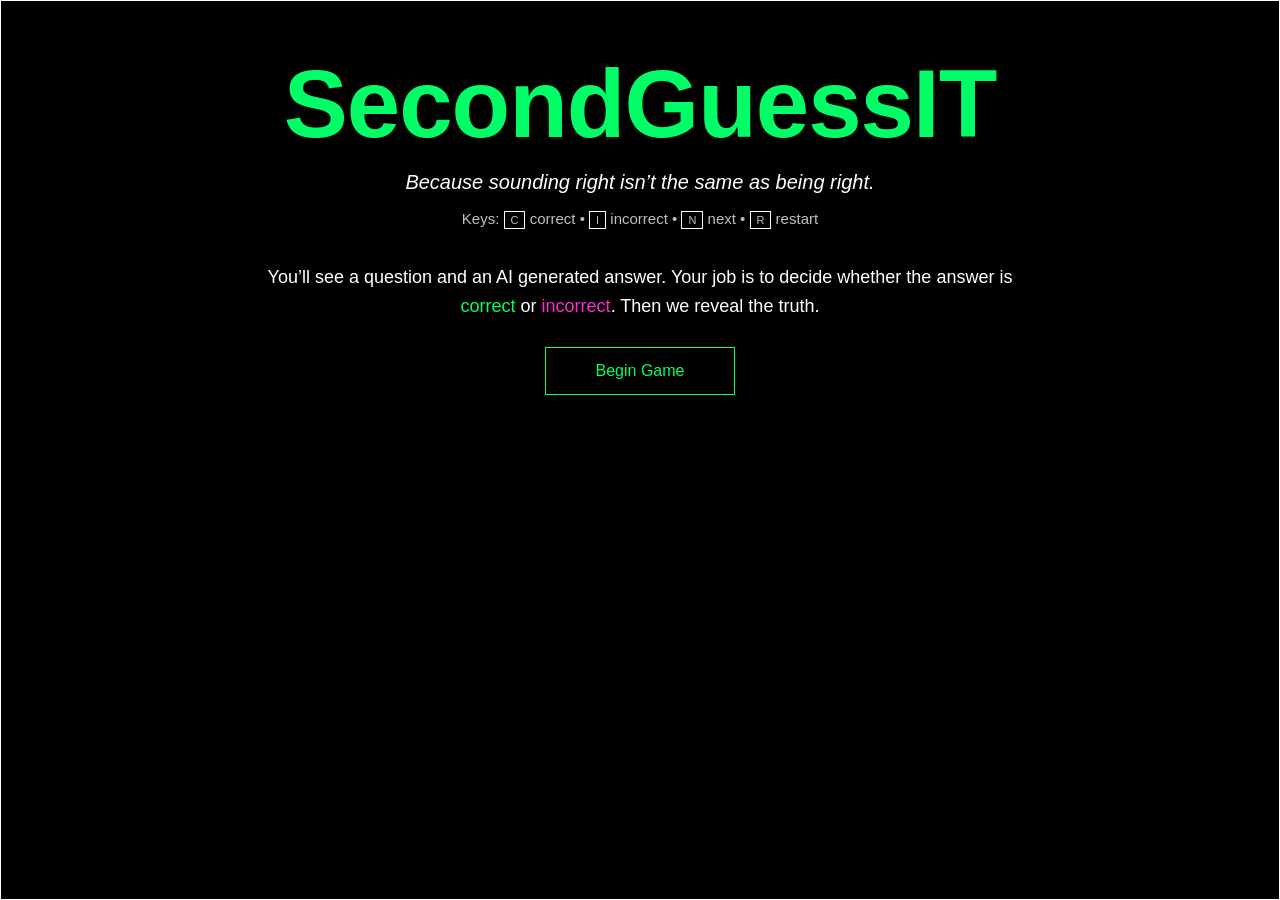
==== index.html @ 21ef6ba2 "Add files via upload" ====
<!doctype html>
<html lang="en">
<head>
  <meta charset="utf-8" />
  <meta name="viewport" content="width=device-width,initial-scale=1" />
  <title>SecondGuessIT</title>
  <link rel="stylesheet" href="styles.css" />
</head>
<body>
  <main class="wrap">
    <section class="card" role="application" aria-label="SecondGuessIT game">
      <header class="header">
        <h1>SecondGuessIT</h1>
        <div class="subtitle">Because sounding right isn’t the same as being right.</div>
        <div class="small">Keys: <span class="kbd">C</span> correct • <span class="kbd">I</span> incorrect • <span class="kbd">N</span> next • <span class="kbd">R</span> restart</div>
      </header>

      <div class="screen active" id="startScreen">
        <p class="startCopy">
          You’ll see a question and an AI generated answer. Your job is to decide whether the answer is
          <span class="good">correct</span> or <span class="bad">incorrect</span>. Then we reveal the truth.
        </p>
        <div class="actions center">
          <button class="btnPrimary" id="btnStart">Begin Game</button>
        </div>
      </div>

      <div class="screen" id="gameScreen">
        <div class="stats" aria-label="Stats">
          <div class="pill">Score: <strong id="score">0</strong></div>
          <div class="pill">Streak: <strong id="streak">0</strong></div>
          <div class="pill">Progress: <strong id="progress">0</strong></div>
        </div>

        <div class="panel">
          <div class="block">
            <div class="label">Question</div>
            <p class="qText" id="qText">—</p>
          </div>

          <div class="block">
            <div class="label">AI Answer</div>
            <p class="aiText" id="aiText">—</p>
          </div>

          <div class="actions center">
            <button class="btnCorrect" id="btnCorrect">Correct</button>
            <button class="btnIncorrect" id="btnIncorrect">Incorrect</button>
            <button class="btnNext" id="btnNext" disabled>Next →</button>
            <button class="btnRestart" id="btnRestart" title="Shuffle & restart">Restart</button>
          </div>

          <div class="reveal" id="reveal" hidden aria-live="polite">
            <div class="resultLine">
              <div>
                <span class="chip" id="yourGuess">Your guess: —</span>
                <span class="chip" id="truth">Truth: —</span>
              </div>
              <span class="chip" id="verdict">—</span>
            </div>
            <p class="explain" id="explain">—</p>
            <p class="source" id="source">—</p>
          </div>
        </div>
      </div>
    </section>
  </main>

  <script src="script.js"></script>
</body>
</html>
---- styles.css ----
:root{
  --black:#000;
  --white:#fff;
  --green:#00ff66;
  --pink:#ff2bd6;
  --muted: rgba(255,255,255,.75);
}

*{box-sizing:border-box}

body{
  margin:0;
  background:var(--black);
  color:var(--white);
  font-family: Arial, Helvetica, sans-serif;
  min-height:100vh;
  display:flex;
  align-items:center;
  justify-content:center;
  padding:0;
  font-size:18px;
}

.wrap{width:100%; max-width:none; min-height:100vh; display:flex; justify-content:center;}

.card{width:100%; min-height:100vh; border:1px solid var(--white); padding:48px 40px;}

.header{text-align:center; margin-bottom:34px;}

h1{margin:0; font-size:96px; font-weight:700; color:var(--green); letter-spacing:-1px;}

.subtitle{margin-top:12px; font-size:20px; font-style:italic;}

.small{margin-top:16px; font-size:15px; color:var(--muted);}

.kbd{border:1px solid var(--white); padding:2px 6px; font-size:11px; display:inline-block;}

.good{color:var(--green);}
.bad{color:var(--pink);}

.stats{display:flex; justify-content:center; gap:22px; flex-wrap:wrap; margin:28px 0 10px; font-size:18px;}
.pill strong{font-weight:700;}

.panel{max-width:720px; margin:0 auto;}

.block{margin:0 0 18px;}

.label{
  font-size:14px;
  margin-bottom:6px;
  color:var(--pink);
  text-transform:uppercase;
  letter-spacing:1px;
  text-align:left;
}

.qText{font-size:28px; margin:0; line-height:1.35; text-align:left;}
.aiText{font-size:22px; margin:0; line-height:1.55; text-align:left;}

.actions{display:flex; gap:12px; flex-wrap:wrap; margin-top:8px;}
.actions.center{justify-content:center;}

button{
  background:var(--black);
  color:var(--white);
  border:1px solid var(--white);
  padding:14px 22px;
  cursor:pointer;
  font-size:16px;
  transition:background .15s ease, color .15s ease;
  min-width:190px;
}

button:hover{background:var(--white); color:var(--black);}
button:disabled{opacity:.45; cursor:not-allowed;}

.btnPrimary{border-color:var(--green); color:var(--green);}
.btnPrimary:hover{background:var(--green); color:var(--black);}

.btnCorrect{border-color:var(--green); color:var(--green);}
.btnCorrect:hover{background:var(--green); color:var(--black);}

.btnIncorrect{border-color:var(--pink); color:var(--pink);}
.btnIncorrect:hover{background:var(--pink); color:var(--black);}

.btnNext,.btnRestart{min-width:170px;}

.reveal{border-top:1px solid rgba(255,255,255,.7); padding-top:18px; margin-top:22px; font-size:16px;}

.resultLine{display:flex; align-items:center; justify-content:space-between; gap:12px; flex-wrap:wrap;}

.chip{margin-right:10px;}
.chip.ok{color:var(--green);}
.chip.bad{color:var(--pink);}

.explain{margin:10px 0 0; line-height:1.55; color:var(--muted);}
.source{margin:8px 0 0; line-height:1.55; color:var(--muted);}

.screen{display:none;}
.screen.active{display:block;}

.startCopy{text-align:center; margin:20px auto 26px; max-width:780px; line-height:1.6; font-size:18px;}
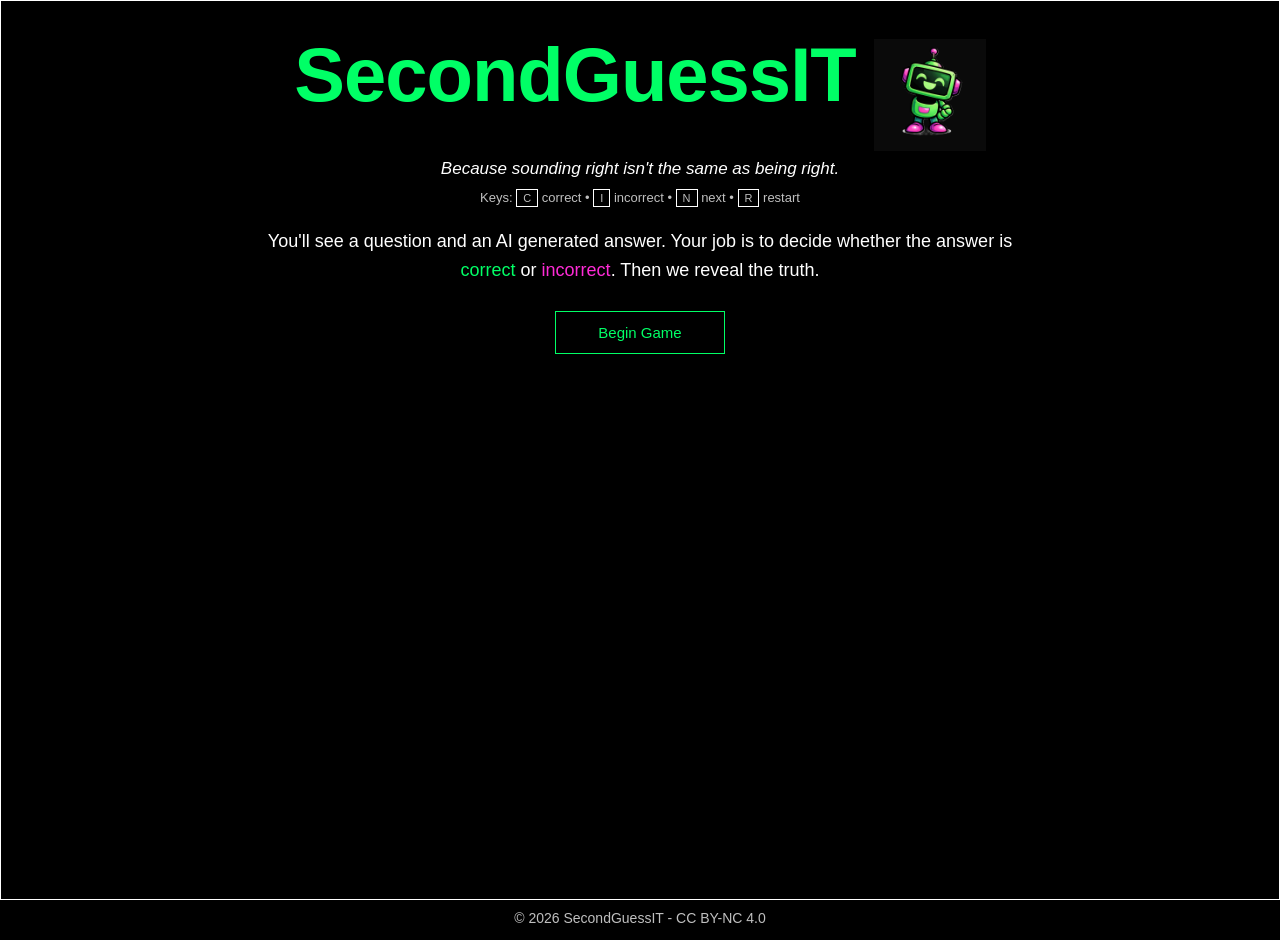
==== commit 7865f19b: "Add files via upload" ====
--- a/index.html
+++ b/index.html
@@ -1,71 +1,81 @@
-<!doctype html>
-<html lang="en">
-<head>
-  <meta charset="utf-8" />
-  <meta name="viewport" content="width=device-width,initial-scale=1" />
-  <title>SecondGuessIT</title>
-  <link rel="stylesheet" href="styles.css" />
-</head>
-<body>
-  <main class="wrap">
-    <section class="card" role="application" aria-label="SecondGuessIT game">
-      <header class="header">
-        <h1>SecondGuessIT</h1>
-        <div class="subtitle">Because sounding right isn’t the same as being right.</div>
-        <div class="small">Keys: <span class="kbd">C</span> correct • <span class="kbd">I</span> incorrect • <span class="kbd">N</span> next • <span class="kbd">R</span> restart</div>
-      </header>
-
-      <div class="screen active" id="startScreen">
-        <p class="startCopy">
-          You’ll see a question and an AI generated answer. Your job is to decide whether the answer is
-          <span class="good">correct</span> or <span class="bad">incorrect</span>. Then we reveal the truth.
-        </p>
-        <div class="actions center">
-          <button class="btnPrimary" id="btnStart">Begin Game</button>
-        </div>
-      </div>
-
-      <div class="screen" id="gameScreen">
-        <div class="stats" aria-label="Stats">
-          <div class="pill">Score: <strong id="score">0</strong></div>
-          <div class="pill">Streak: <strong id="streak">0</strong></div>
-          <div class="pill">Progress: <strong id="progress">0</strong></div>
-        </div>
-
-        <div class="panel">
-          <div class="block">
-            <div class="label">Question</div>
-            <p class="qText" id="qText">—</p>
-          </div>
-
-          <div class="block">
-            <div class="label">AI Answer</div>
-            <p class="aiText" id="aiText">—</p>
-          </div>
-
-          <div class="actions center">
-            <button class="btnCorrect" id="btnCorrect">Correct</button>
-            <button class="btnIncorrect" id="btnIncorrect">Incorrect</button>
-            <button class="btnNext" id="btnNext" disabled>Next →</button>
-            <button class="btnRestart" id="btnRestart" title="Shuffle & restart">Restart</button>
-          </div>
-
-          <div class="reveal" id="reveal" hidden aria-live="polite">
-            <div class="resultLine">
-              <div>
-                <span class="chip" id="yourGuess">Your guess: —</span>
-                <span class="chip" id="truth">Truth: —</span>
-              </div>
-              <span class="chip" id="verdict">—</span>
-            </div>
-            <p class="explain" id="explain">—</p>
-            <p class="source" id="source">—</p>
-          </div>
-        </div>
-      </div>
-    </section>
-  </main>
-
-  <script src="script.js"></script>
-</body>
-</html>+<!doctype html>
+<html lang="en">
+<head>
+  <meta charset="utf-8" />
+  <meta name="viewport" content="width=device-width,initial-scale=1" />
+  <title>SecondGuessIT</title>
+  <link rel="stylesheet" href="styles.css" />
+</head>
+<body>
+  <main class="wrap">
+    <section class="card" role="application" aria-label="SecondGuessIT game">
+      <header class="header">
+        <div class="titleRow">
+          <h1>SecondGuessIT</h1>
+          <img class="titleRobot" id="titleRobot" src="Robot_title.png" alt="SecondGuessIT robot mascot" />
+        </div>
+        <div class="subtitle">Because sounding right isn't the same as being right.</div>
+        <div class="small">Keys: <span class="kbd">C</span> correct • <span class="kbd">I</span> incorrect • <span class="kbd">N</span> next • <span class="kbd">R</span> restart</div>
+      </header>
+
+      <div class="screen active" id="startScreen">
+        <p class="startCopy">
+          You'll see a question and an AI generated answer. Your job is to decide whether the answer is
+          <span class="good">correct</span> or <span class="bad">incorrect</span>. Then we reveal the truth.
+        </p>
+        <div class="actions center">
+          <button class="btnPrimary" id="btnStart">Begin Game</button>
+        </div>
+      </div>
+
+      <div class="screen" id="gameScreen">
+        <div class="stats" aria-label="Stats">
+          <div class="pill">Score: <strong id="score">0</strong></div>
+          <div class="pill">Streak: <strong id="streak">0</strong></div>
+          <div class="pill">Progress: <strong id="progress">0</strong></div>
+        </div>
+
+        <div class="panel">
+          <div class="block">
+            <div class="label">Question</div>
+            <p class="qText" id="qText">-</p>
+          </div>
+
+          <div class="block">
+            <div class="label">AI Answer</div>
+            <p class="aiText" id="aiText">-</p>
+          </div>
+
+          <div class="actions center">
+            <button class="btnCorrect" id="btnCorrect">Correct</button>
+            <button class="btnIncorrect" id="btnIncorrect">Incorrect</button>
+            <button class="btnNext" id="btnNext" disabled>Next -&gt;</button>
+            <button class="btnRestart" id="btnRestart" title="Shuffle and restart">Restart</button>
+          </div>
+
+          <div class="resultArea">
+            <div class="reveal" id="reveal" hidden aria-live="polite">
+              <div class="resultLine">
+                <div>
+                  <span class="chip" id="yourGuess">Your guess: -</span>
+                  <span class="chip" id="truth">Truth: -</span>
+                </div>
+                <span class="chip" id="verdict">-</span>
+              </div>
+              <p class="explain" id="explain">-</p>
+              <p class="source" id="source">-</p>
+            </div>
+            <aside class="gameRobotWrap" aria-live="polite">
+              <img class="gameRobot" id="gameRobot" src="Robot_confused.png" alt="Confused robot" />
+            </aside>
+          </div>
+        </div>
+      </div>
+    </section>
+  </main>
+
+  <footer class="siteFooter">© 2026 SecondGuessIT - CC BY-NC 4.0</footer>
+
+  <script src="script.js"></script>
+</body>
+</html>
--- a/styles.css
+++ b/styles.css
@@ -15,35 +15,52 @@
   font-family: Arial, Helvetica, sans-serif;
   min-height:100vh;
   display:flex;
+  flex-direction:column;
   align-items:center;
-  justify-content:center;
+  justify-content:flex-start;
   padding:0;
   font-size:18px;
 }
 
-.wrap{width:100%; max-width:none; min-height:100vh; display:flex; justify-content:center;}
+.wrap{width:100%; max-width:none; min-height:calc(100vh - 56px); display:flex; justify-content:center;}
 
-.card{width:100%; min-height:100vh; border:1px solid var(--white); padding:48px 40px;}
-
-.header{text-align:center; margin-bottom:34px;}
+.card{width:100%; min-height:100vh; border:1px solid var(--white); padding:38px 40px 32px;}
 
-h1{margin:0; font-size:96px; font-weight:700; color:var(--green); letter-spacing:-1px;}
+.header{text-align:center; margin-bottom:18px;}
 
-.subtitle{margin-top:12px; font-size:20px; font-style:italic;}
+.titleRow{
+  display:flex;
+  align-items:flex-start;
+  justify-content:center;
+  gap:18px;
+}
 
-.small{margin-top:16px; font-size:15px; color:var(--muted);}
+h1{margin:0; font-size:76px; font-weight:700; color:var(--green); letter-spacing:-1px; line-height:.95;}
+
+.titleRobot{
+  width:112px;
+  height:auto;
+  flex:0 0 auto;
+  object-fit:contain;
+}
+
+.titleRobot.hidden{display:none;}
+
+.subtitle{margin-top:8px; font-size:17px; font-style:italic;}
+
+.small{margin-top:10px; font-size:13px; color:var(--muted);}
 
 .kbd{border:1px solid var(--white); padding:2px 6px; font-size:11px; display:inline-block;}
 
 .good{color:var(--green);}
 .bad{color:var(--pink);}
 
-.stats{display:flex; justify-content:center; gap:22px; flex-wrap:wrap; margin:28px 0 10px; font-size:18px;}
+.stats{display:flex; justify-content:center; gap:18px; flex-wrap:wrap; margin:16px 0 6px; font-size:16px;}
 .pill strong{font-weight:700;}
 
-.panel{max-width:720px; margin:0 auto;}
-
-.block{margin:0 0 18px;}
+.panel{max-width:720px; margin:0 auto;}
+
+.block{margin:0 0 12px;}
 
 .label{
   font-size:14px;
@@ -54,21 +71,21 @@
   text-align:left;
 }
 
-.qText{font-size:28px; margin:0; line-height:1.35; text-align:left;}
-.aiText{font-size:22px; margin:0; line-height:1.55; text-align:left;}
-
-.actions{display:flex; gap:12px; flex-wrap:wrap; margin-top:8px;}
-.actions.center{justify-content:center;}
-
+.qText{font-size:25px; margin:0; line-height:1.25; text-align:left;}
+.aiText{font-size:20px; margin:0; line-height:1.4; text-align:left;}
+
+.actions{display:flex; gap:10px; flex-wrap:wrap; margin-top:4px;}
+.actions.center{justify-content:center;}
+
 button{
   background:var(--black);
   color:var(--white);
   border:1px solid var(--white);
-  padding:14px 22px;
+  padding:12px 20px;
   cursor:pointer;
-  font-size:16px;
+  font-size:15px;
   transition:background .15s ease, color .15s ease;
-  min-width:190px;
+  min-width:170px;
 }
 
 button:hover{background:var(--white); color:var(--black);}
@@ -83,20 +100,81 @@
 .btnIncorrect{border-color:var(--pink); color:var(--pink);}
 .btnIncorrect:hover{background:var(--pink); color:var(--black);}
 
-.btnNext,.btnRestart{min-width:170px;}
-
-.reveal{border-top:1px solid rgba(255,255,255,.7); padding-top:18px; margin-top:22px; font-size:16px;}
-
-.resultLine{display:flex; align-items:center; justify-content:space-between; gap:12px; flex-wrap:wrap;}
-
-.chip{margin-right:10px;}
-.chip.ok{color:var(--green);}
-.chip.bad{color:var(--pink);}
-
-.explain{margin:10px 0 0; line-height:1.55; color:var(--muted);}
-.source{margin:8px 0 0; line-height:1.55; color:var(--muted);}
-
-.screen{display:none;}
-.screen.active{display:block;}
-
+.btnNext,.btnRestart{min-width:150px;}
+
+.reveal{border-top:1px solid rgba(255,255,255,.7); padding-top:10px; margin-top:12px; font-size:17px;}
+
+.resultArea{
+  display:flex;
+  align-items:flex-start;
+  gap:18px;
+  margin-top:12px;
+}
+
+.resultArea .reveal{
+  flex:1 1 auto;
+  margin-top:0;
+}
+
+.resultLine{display:flex; align-items:center; justify-content:space-between; gap:12px; flex-wrap:wrap;}
+
+.chip{margin-right:10px; font-size:18px; line-height:1.2;}
+.chip.ok{color:var(--green);}
+.chip.bad{color:var(--pink);}
+
+.explain{margin:4px 0 0; line-height:1.3; color:var(--muted); font-size:16px;}
+.source{margin:2px 0 0; line-height:1.25; color:var(--muted); font-size:14px; word-break:break-word;}
+
+.gameRobotWrap{
+  flex:0 0 150px;
+  display:flex;
+  justify-content:center;
+  align-items:flex-start;
+  min-height:150px;
+  padding-top:6px;
+}
+
+.gameRobot{
+  width:150px;
+  height:auto;
+  object-fit:contain;
+}
+
+.screen{display:none;}
+.screen.active{display:block;}
+
 .startCopy{text-align:center; margin:20px auto 26px; max-width:780px; line-height:1.6; font-size:18px;}
+
+.siteFooter{
+  width:100%;
+  padding:10px 24px 14px;
+  text-align:center;
+  color:var(--muted);
+  font-size:14px;
+}
+
+@media (max-width: 900px){
+  .titleRow{
+    gap:12px;
+  }
+
+  .titleRobot{
+    width:88px;
+  }
+
+  .resultArea{
+    flex-direction:column-reverse;
+    align-items:flex-start;
+    gap:8px;
+  }
+
+  .gameRobotWrap{
+    flex-basis:auto;
+    min-height:0;
+    padding-top:0;
+  }
+
+  .gameRobot{
+    width:120px;
+  }
+}
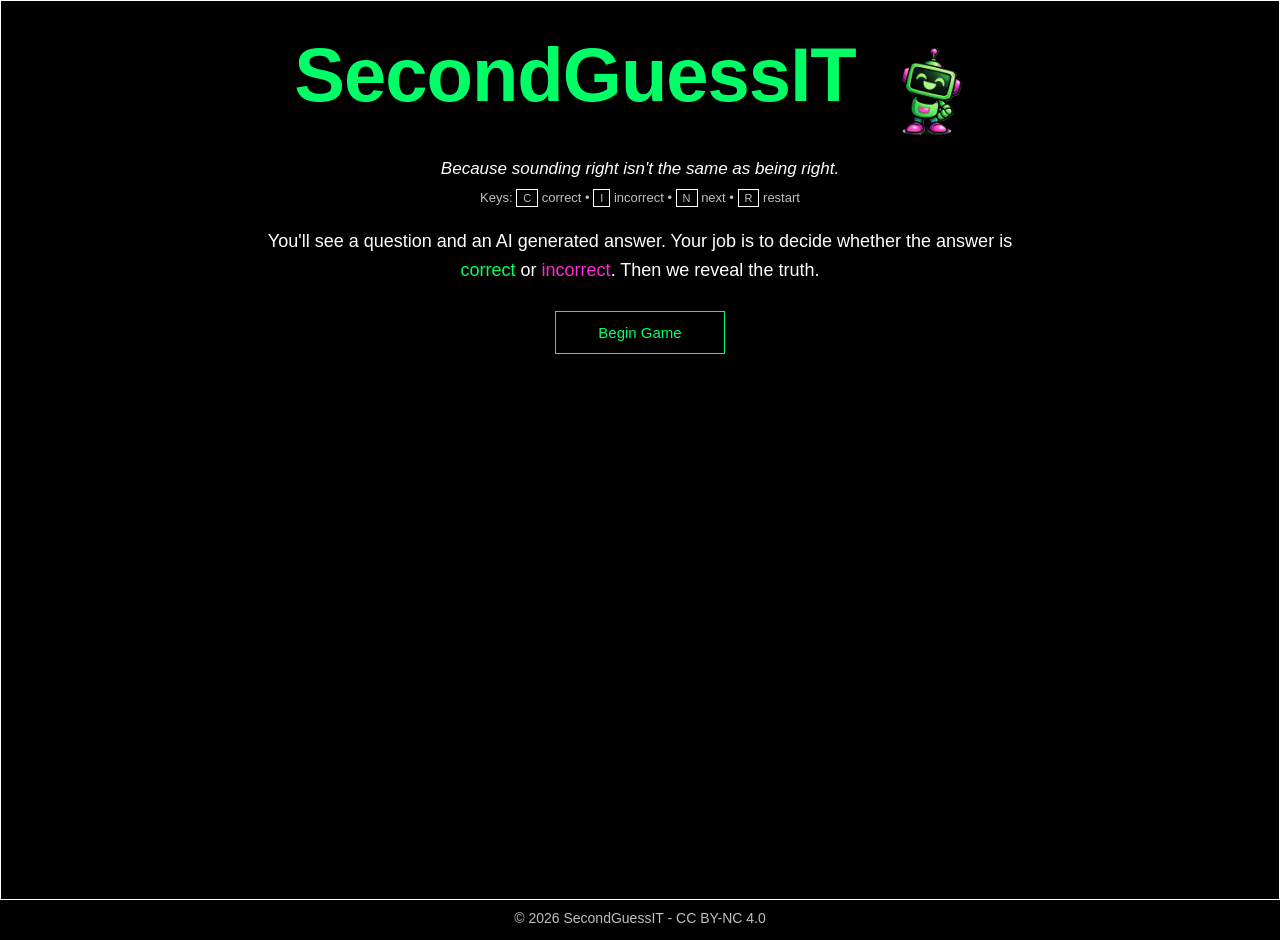
==== commit 44e7d227: "add google analytics" ====
--- a/index.html
+++ b/index.html
@@ -3,6 +3,13 @@
 <head>
   <meta charset="utf-8" />
   <meta name="viewport" content="width=device-width,initial-scale=1" />
+  <script async src="https://www.googletagmanager.com/gtag/js?id=G-W5MG295476"></script>
+  <script>
+    window.dataLayer = window.dataLayer || [];
+    function gtag(){dataLayer.push(arguments);}
+    gtag('js', new Date());
+    gtag('config', 'G-W5MG295476');
+  </script>
   <title>SecondGuessIT</title>
   <link rel="stylesheet" href="styles.css" />
 </head>
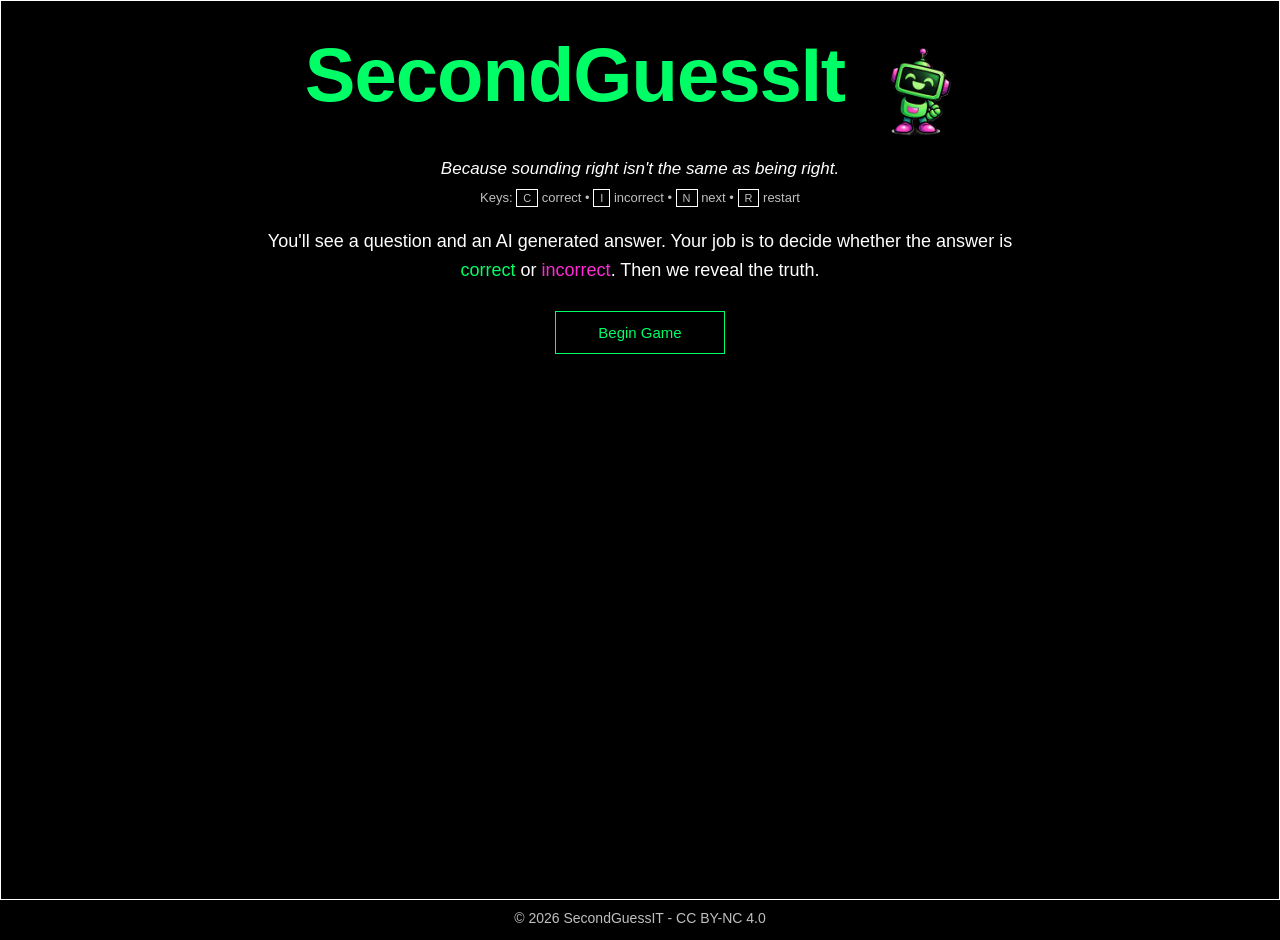
==== commit d42b79f5: "fix mobile layout" ====
--- a/index.html
+++ b/index.html
@@ -10,16 +10,16 @@
     gtag('js', new Date());
     gtag('config', 'G-W5MG295476');
   </script>
-  <title>SecondGuessIT</title>
+  <title>SecondGuessIt</title>
   <link rel="stylesheet" href="styles.css" />
 </head>
 <body>
   <main class="wrap">
-    <section class="card" role="application" aria-label="SecondGuessIT game">
+    <section class="card" role="application" aria-label="SecondGuessIt game">
       <header class="header">
         <div class="titleRow">
-          <h1>SecondGuessIT</h1>
-          <img class="titleRobot" id="titleRobot" src="Robot_title.png" alt="SecondGuessIT robot mascot" />
+          <h1>SecondGuessIt</h1>
+          <img class="titleRobot" id="titleRobot" src="Robot_title.png" alt="SecondGuessIt robot mascot" />
         </div>
         <div class="subtitle">Because sounding right isn't the same as being right.</div>
         <div class="small">Keys: <span class="kbd">C</span> correct • <span class="kbd">I</span> incorrect • <span class="kbd">N</span> next • <span class="kbd">R</span> restart</div>
--- a/styles.css
+++ b/styles.css
@@ -1,13 +1,13 @@
-:root{
-  --black:#000;
-  --white:#fff;
-  --green:#00ff66;
-  --pink:#ff2bd6;
-  --muted: rgba(255,255,255,.75);
-}
-
-*{box-sizing:border-box}
-
+:root{
+  --black:#000;
+  --white:#fff;
+  --green:#00ff66;
+  --pink:#ff2bd6;
+  --muted: rgba(255,255,255,.75);
+}
+
+*{box-sizing:border-box}
+
 body{
   margin:0;
   background:var(--black);
@@ -24,7 +24,7 @@
 
 .wrap{width:100%; max-width:none; min-height:calc(100vh - 56px); display:flex; justify-content:center;}
 
-.card{width:100%; min-height:100vh; border:1px solid var(--white); padding:38px 40px 32px;}
+.card{width:100%; min-height:100vh; border:1px solid var(--white); padding:38px 40px 32px; overflow-x:hidden;}
 
 .header{text-align:center; margin-bottom:18px;}
 
@@ -49,19 +49,19 @@
 .subtitle{margin-top:8px; font-size:17px; font-style:italic;}
 
 .small{margin-top:10px; font-size:13px; color:var(--muted);}
-
-.kbd{border:1px solid var(--white); padding:2px 6px; font-size:11px; display:inline-block;}
-
-.good{color:var(--green);}
-.bad{color:var(--pink);}
-
+
+.kbd{border:1px solid var(--white); padding:2px 6px; font-size:11px; display:inline-block;}
+
+.good{color:var(--green);}
+.bad{color:var(--pink);}
+
 .stats{display:flex; justify-content:center; gap:18px; flex-wrap:wrap; margin:16px 0 6px; font-size:16px;}
-.pill strong{font-weight:700;}
-
+.pill strong{font-weight:700;}
+
 .panel{max-width:720px; margin:0 auto;}
 
 .block{margin:0 0 12px;}
-
+
 .label{
   font-size:14px;
   margin-bottom:6px;
@@ -87,19 +87,19 @@
   transition:background .15s ease, color .15s ease;
   min-width:170px;
 }
-
-button:hover{background:var(--white); color:var(--black);}
-button:disabled{opacity:.45; cursor:not-allowed;}
-
-.btnPrimary{border-color:var(--green); color:var(--green);}
-.btnPrimary:hover{background:var(--green); color:var(--black);}
-
-.btnCorrect{border-color:var(--green); color:var(--green);}
-.btnCorrect:hover{background:var(--green); color:var(--black);}
-
-.btnIncorrect{border-color:var(--pink); color:var(--pink);}
-.btnIncorrect:hover{background:var(--pink); color:var(--black);}
-
+
+button:hover{background:var(--white); color:var(--black);}
+button:disabled{opacity:.45; cursor:not-allowed;}
+
+.btnPrimary{border-color:var(--green); color:var(--green);}
+.btnPrimary:hover{background:var(--green); color:var(--black);}
+
+.btnCorrect{border-color:var(--green); color:var(--green);}
+.btnCorrect:hover{background:var(--green); color:var(--black);}
+
+.btnIncorrect{border-color:var(--pink); color:var(--pink);}
+.btnIncorrect:hover{background:var(--pink); color:var(--black);}
+
 .btnNext,.btnRestart{min-width:150px;}
 
 .reveal{border-top:1px solid rgba(255,255,255,.7); padding-top:10px; margin-top:12px; font-size:17px;}
@@ -154,12 +154,28 @@
 }
 
 @media (max-width: 900px){
+  body{
+    font-size:17px;
+  }
+
+  .card{
+    padding:28px 24px 24px;
+  }
+
   .titleRow{
     gap:12px;
   }
 
+  h1{
+    font-size:60px;
+  }
+
   .titleRobot{
     width:88px;
+  }
+
+  .panel{
+    max-width:100%;
   }
 
   .resultArea{
@@ -178,3 +194,153 @@
     width:120px;
   }
 }
+
+@media (max-width: 640px){
+  body{
+    font-size:16px;
+  }
+
+  .wrap{
+    min-height:auto;
+    padding:0 8px 10px;
+    align-items:flex-start;
+  }
+
+  .card{
+    min-height:auto;
+    padding:18px 14px 16px;
+    border-left:0;
+    border-right:0;
+    border-radius:0;
+  }
+
+  .header{
+    margin-bottom:12px;
+  }
+
+  .titleRow{
+    flex-direction:column;
+    align-items:center;
+    gap:8px;
+  }
+
+  h1{
+    font-size:clamp(34px, 13vw, 48px);
+    line-height:1.05;
+    text-align:center;
+  }
+
+  .titleRobot{
+    width:64px;
+  }
+
+  .subtitle{
+    font-size:14px;
+    line-height:1.45;
+    margin-top:6px;
+  }
+
+  .small{
+    font-size:12px;
+    line-height:1.5;
+    margin-top:8px;
+  }
+
+  .stats{
+    flex-direction:column;
+    align-items:center;
+    gap:8px;
+    margin:12px 0 10px;
+    font-size:14px;
+  }
+
+  .pill{
+    width:100%;
+    text-align:center;
+  }
+
+  .label{
+    font-size:12px;
+    margin-bottom:4px;
+  }
+
+  .qText{
+    font-size:20px;
+    line-height:1.35;
+  }
+
+  .aiText{
+    font-size:17px;
+    line-height:1.45;
+  }
+
+  .actions{
+    gap:8px;
+  }
+
+  .actions.center{
+    justify-content:stretch;
+  }
+
+  button{
+    width:100%;
+    min-width:0;
+    padding:12px 14px;
+    font-size:14px;
+  }
+
+  .btnNext,.btnRestart{
+    min-width:0;
+  }
+
+  .resultArea{
+    flex-direction:column-reverse;
+    align-items:stretch;
+    gap:10px;
+    margin-top:14px;
+  }
+
+  .resultLine{
+    display:flex;
+    flex-direction:column;
+    align-items:flex-start;
+  }
+
+  .chip{
+    display:inline-block;
+    margin-right:0;
+    margin-bottom:8px;
+    font-size:15px;
+  }
+
+  .explain{
+    font-size:15px;
+    line-height:1.45;
+  }
+
+  .source{
+    font-size:13px;
+    line-height:1.4;
+  }
+
+  .gameRobotWrap{
+    width:100%;
+    justify-content:center;
+  }
+
+  .gameRobot{
+    width:92px;
+  }
+
+  .startCopy{
+    margin:14px auto 20px;
+    font-size:16px;
+    line-height:1.55;
+    max-width:100%;
+  }
+
+  .siteFooter{
+    padding:10px 14px 14px;
+    font-size:12px;
+  }
+}
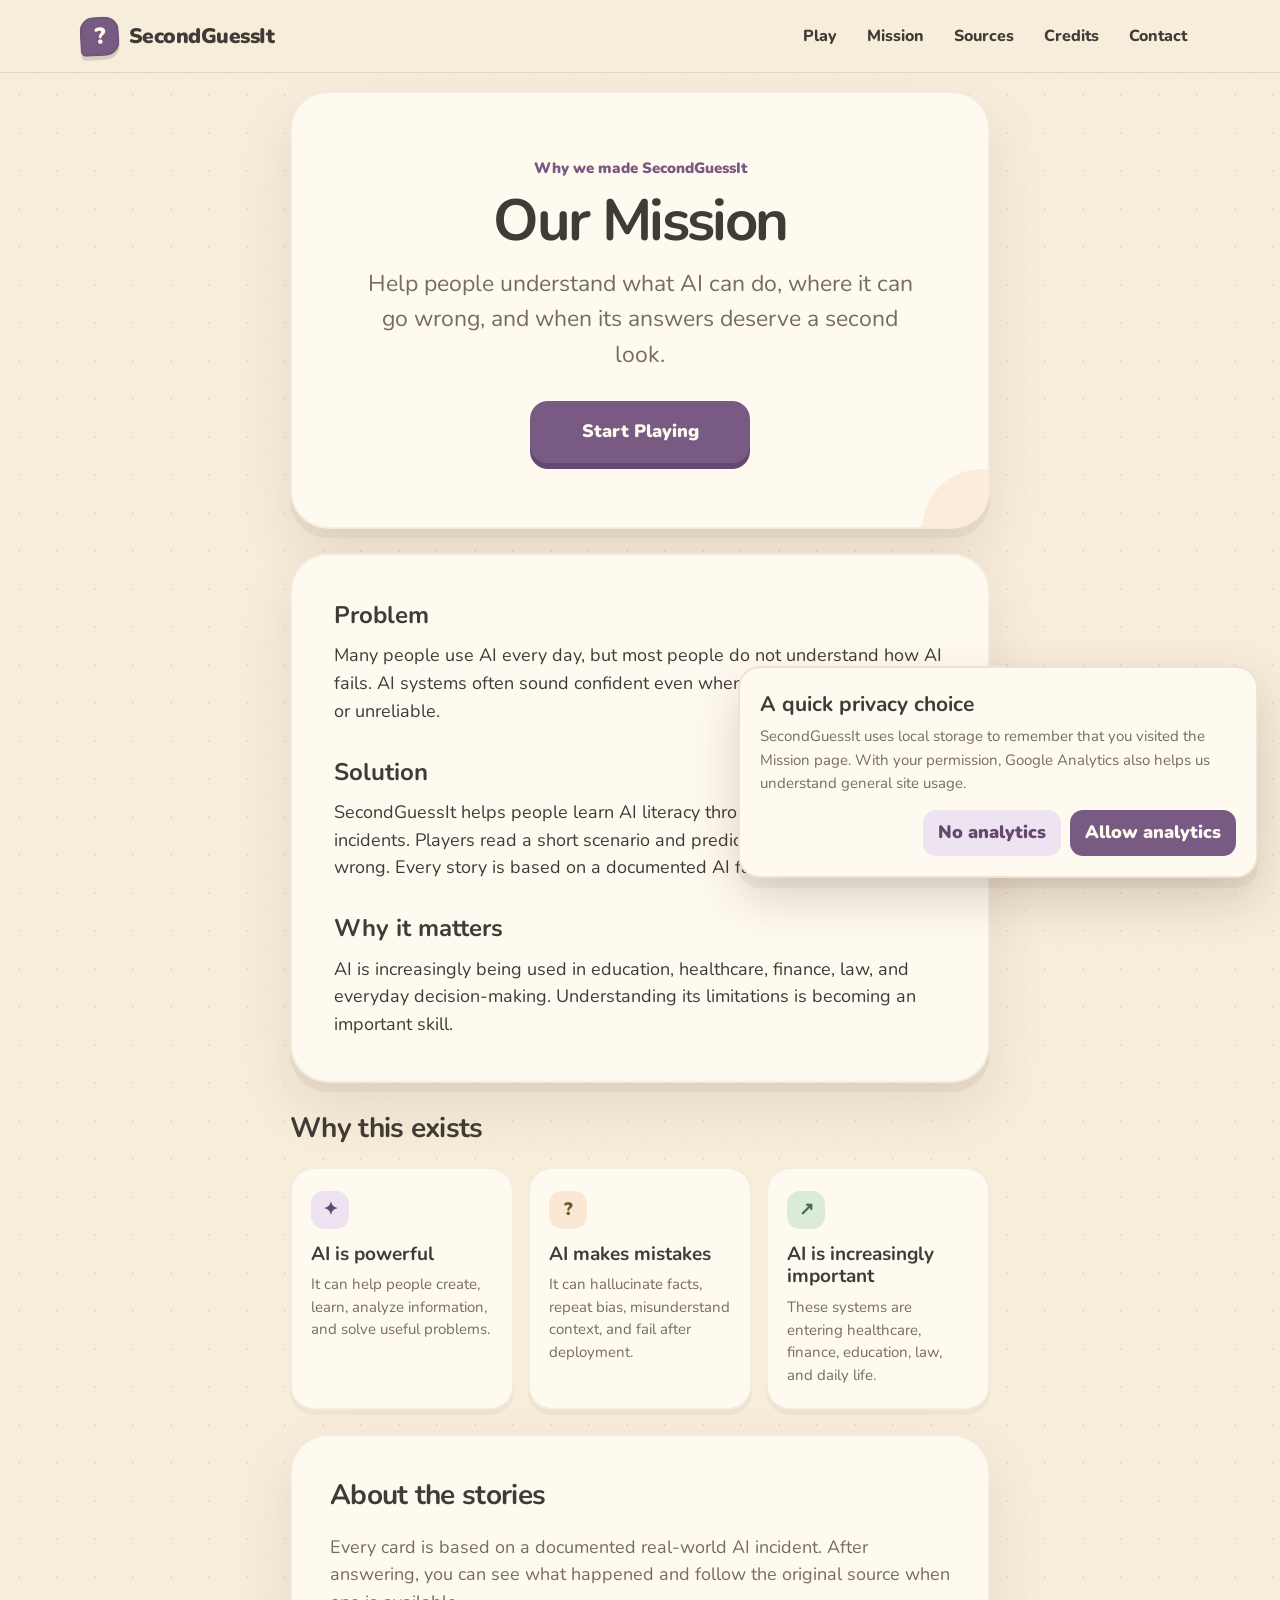
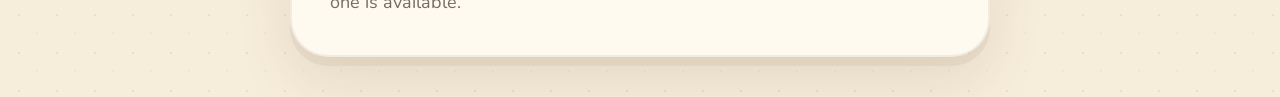
==== commit 9c65c4b7: "Redesign game cards and update UI" ====
--- a/index.html
+++ b/index.html
@@ -1,88 +1,151 @@
 <!doctype html>
 <html lang="en">
 <head>
-  <meta charset="utf-8" />
-  <meta name="viewport" content="width=device-width,initial-scale=1" />
-  <script async src="https://www.googletagmanager.com/gtag/js?id=G-W5MG295476"></script>
-  <script>
-    window.dataLayer = window.dataLayer || [];
-    function gtag(){dataLayer.push(arguments);}
-    gtag('js', new Date());
-    gtag('config', 'G-W5MG295476');
-  </script>
-  <title>SecondGuessIt</title>
-  <link rel="stylesheet" href="styles.css" />
+  <meta charset="utf-8">
+  <meta name="viewport" content="width=device-width, initial-scale=1">
+  <meta name="description" content="Guess what happened in surprising, real-world AI stories.">
+  <meta name="theme-color" content="#f7eddb">
+  <title>SecondGuessIt | A game of surprising AI stories</title>
+  <link rel="stylesheet" href="styles.css">
 </head>
 <body>
-  <main class="wrap">
-    <section class="card" role="application" aria-label="SecondGuessIt game">
-      <header class="header">
-        <div class="titleRow">
-          <h1>SecondGuessIt</h1>
-          <img class="titleRobot" id="titleRobot" src="Robot_title.png" alt="SecondGuessIt robot mascot" />
-        </div>
-        <div class="subtitle">Because sounding right isn't the same as being right.</div>
-        <div class="small">Keys: <span class="kbd">C</span> correct • <span class="kbd">I</span> incorrect • <span class="kbd">N</span> next • <span class="kbd">R</span> restart</div>
-      </header>
+  <header class="site-nav">
+    <div class="nav-inner">
+      <a class="brand" href="index.html" id="brandLink" aria-label="SecondGuessIt home">
+        <span class="brand-mark" aria-hidden="true">?</span>
+        <span>SecondGuessIt</span>
+      </a>
+      <button class="menu-button" type="button" aria-expanded="false" aria-controls="mainNavigation">
+        <span class="menu-icon" aria-hidden="true"></span>
+        <span>Menu</span>
+      </button>
+      <nav class="nav-links" id="mainNavigation" aria-label="Main navigation">
+        <a href="index.html?play=1">Play</a>
+        <button id="missionButton" type="button">Mission</button>
+        <a href="methodology.html">Sources</a>
+        <a href="credits.html">Credits</a>
+        <a href="contact.html">Contact</a>
+      </nav>
+      <div class="game-status" id="gameStatus" hidden aria-label="Game status">
+        <span title="Score"><span aria-hidden="true">★</span> <strong id="score">0</strong></span>
+        <span title="Current streak"><span aria-hidden="true">🔥</span> <strong id="streak">0</strong></span>
+      </div>
+    </div>
+  </header>
 
-      <div class="screen active" id="startScreen">
-        <p class="startCopy">
-          You'll see a question and an AI generated answer. Your job is to decide whether the answer is
-          <span class="good">correct</span> or <span class="bad">incorrect</span>. Then we reveal the truth.
-        </p>
-        <div class="actions center">
-          <button class="btnPrimary" id="btnStart">Begin Game</button>
-        </div>
+  <main class="page-shell">
+    <section class="mission-page" id="missionScreen" hidden aria-labelledby="missionTitle">
+      <div class="mission-hero">
+        <p class="welcome">Why we made SecondGuessIt</p>
+        <h1 id="missionTitle">Our Mission</h1>
+        <p class="mission-intro">Help people understand what AI can do, where it can go wrong, and when its answers deserve a second look.</p>
+        <button class="primary-button mission-start-button" id="missionStartButton" type="button" disabled>Shuffling cards…</button>
       </div>
 
-      <div class="screen" id="gameScreen">
-        <div class="stats" aria-label="Stats">
-          <div class="pill">Score: <strong id="score">0</strong></div>
-          <div class="pill">Streak: <strong id="streak">0</strong></div>
-          <div class="pill">Progress: <strong id="progress">0</strong></div>
+      <article class="mission-copy">
+        <h2>Problem</h2>
+        <p>Many people use AI every day, but most people do not understand how AI fails. AI systems often sound confident even when they are wrong, biased, or unreliable.</p>
+        <h2>Solution</h2>
+        <p>SecondGuessIt helps people learn AI literacy through real-world AI incidents. Players read a short scenario and predict what actually went wrong. Every story is based on a documented AI failure.</p>
+        <h2>Why it matters</h2>
+        <p>AI is increasingly being used in education, healthcare, finance, law, and everyday decision-making. Understanding its limitations is becoming an important skill.</p>
+      </article>
+
+      <section class="mission-section" aria-labelledby="whyTitle">
+        <h2 id="whyTitle">Why this exists</h2>
+        <div class="reason-grid">
+          <article class="reason-card">
+            <span aria-hidden="true">✦</span>
+            <h3>AI is powerful</h3>
+            <p>It can help people create, learn, analyze information, and solve useful problems.</p>
+          </article>
+          <article class="reason-card">
+            <span aria-hidden="true">?</span>
+            <h3>AI makes mistakes</h3>
+            <p>It can hallucinate facts, repeat bias, misunderstand context, and fail after deployment.</p>
+          </article>
+          <article class="reason-card">
+            <span aria-hidden="true">↗</span>
+            <h3>AI is increasingly important</h3>
+            <p>These systems are entering healthcare, finance, education, law, and daily life.</p>
+          </article>
         </div>
+      </section>
 
-        <div class="panel">
-          <div class="block">
-            <div class="label">Question</div>
-            <p class="qText" id="qText">-</p>
+      <section class="stories-card" aria-labelledby="storiesTitle">
+        <h2 id="storiesTitle">About the stories</h2>
+        <p>Every card is based on a documented real-world AI incident. After answering, you can see what happened and follow the original source when one is available.</p>
+      </section>
+    </section>
+
+    <section class="home-card" id="homeScreen" hidden aria-labelledby="homeTitle">
+      <div class="hero-doodle" aria-hidden="true">
+        <span class="doodle-spark">✦</span>
+        <span class="question-tile">?</span>
+        <span class="doodle-dot">●</span>
+      </div>
+      <p class="welcome">A little game about big AI mistakes</p>
+      <h1 id="homeTitle">Wait… that actually happened?</h1>
+      <p class="hero-copy">Guess how real AI systems went wrong, then uncover the story behind each surprise.</p>
+      <button class="primary-button hero-button" id="startButton" type="button" disabled>Shuffling cards…</button>
+      <p class="source-note">Real stories · No account · Play at your own pace</p>
+    </section>
+
+    <section class="game-view" id="gameScreen" hidden aria-label="AI story card game">
+      <article class="game-card" aria-labelledby="cardTitle">
+        <section id="questionFace">
+          <div class="category-pill" id="category">AI story</div>
+          <h2 id="cardTitle" tabindex="-1">Shuffling a card…</h2>
+          <p class="setup" id="setup"></p>
+          <h3 class="question" id="question">What happened next?</h3>
+          <div class="choices" id="choices" role="group" aria-labelledby="question"></div>
+        </section>
+
+        <section class="reveal" id="reveal" hidden aria-live="polite" aria-atomic="true">
+          <div class="result-badge" id="resultBadge">
+            <span class="result-icon" id="resultIcon" aria-hidden="true">✓</span>
+            <div>
+              <h2 id="resultTitle" tabindex="-1">You got it!</h2>
+              <p id="resultMessage">Good catch.</p>
+            </div>
           </div>
+          <div class="correct-answer">
+            <div class="detail-label">Correct answer</div>
+            <p id="correctAnswer"></p>
+          </div>
+          <p class="explanation" id="explanation"></p>
+          <div class="incident">
+            <div class="detail-label">What really happened</div>
+            <p id="originalIncident"></p>
+          </div>
+          <a class="story-link" id="storyLink" target="_blank" rel="noopener noreferrer">
+            Read the full story <span aria-hidden="true">↗</span>
+          </a>
+          <button class="primary-button next-button" id="nextButton" type="button">
+            One more card <span aria-hidden="true">→</span>
+          </button>
+        </section>
+      </article>
+    </section>
 
-          <div class="block">
-            <div class="label">AI Answer</div>
-            <p class="aiText" id="aiText">-</p>
-          </div>
-
-          <div class="actions center">
-            <button class="btnCorrect" id="btnCorrect">Correct</button>
-            <button class="btnIncorrect" id="btnIncorrect">Incorrect</button>
-            <button class="btnNext" id="btnNext" disabled>Next -&gt;</button>
-            <button class="btnRestart" id="btnRestart" title="Shuffle and restart">Restart</button>
-          </div>
-
-          <div class="resultArea">
-            <div class="reveal" id="reveal" hidden aria-live="polite">
-              <div class="resultLine">
-                <div>
-                  <span class="chip" id="yourGuess">Your guess: -</span>
-                  <span class="chip" id="truth">Truth: -</span>
-                </div>
-                <span class="chip" id="verdict">-</span>
-              </div>
-              <p class="explain" id="explain">-</p>
-              <p class="source" id="source">-</p>
-            </div>
-            <aside class="gameRobotWrap" aria-live="polite">
-              <img class="gameRobot" id="gameRobot" src="Robot_confused.png" alt="Confused robot" />
-            </aside>
-          </div>
-        </div>
-      </div>
+    <section class="error-card" id="errorScreen" hidden role="alert">
+      <div class="error-face" aria-hidden="true">?</div>
+      <h1>The cards got a little lost.</h1>
+      <p>Please refresh the page and try again.</p>
     </section>
   </main>
 
-  <footer class="siteFooter">© 2026 SecondGuessIT - CC BY-NC 4.0</footer>
-
+  <aside class="consent-banner" id="consentBanner" hidden aria-labelledby="consentTitle">
+    <div>
+      <h2 id="consentTitle">A quick privacy choice</h2>
+      <p>SecondGuessIt uses local storage to remember that you visited the Mission page. With your permission, Google Analytics also helps us understand general site usage.</p>
+    </div>
+    <div class="consent-actions">
+      <button class="consent-secondary" id="declineAnalytics" type="button">No analytics</button>
+      <button class="consent-primary" id="acceptAnalytics" type="button">Allow analytics</button>
+    </div>
+  </aside>
+  <script src="site.js"></script>
   <script src="script.js"></script>
 </body>
 </html>
--- a/styles.css
+++ b/styles.css
@@ -1,346 +1,733 @@
-:root{
-  --black:#000;
-  --white:#fff;
-  --green:#00ff66;
-  --pink:#ff2bd6;
-  --muted: rgba(255,255,255,.75);
-}
-
-*{box-sizing:border-box}
-
-body{
-  margin:0;
-  background:var(--black);
-  color:var(--white);
-  font-family: Arial, Helvetica, sans-serif;
-  min-height:100vh;
-  display:flex;
-  flex-direction:column;
-  align-items:center;
-  justify-content:flex-start;
-  padding:0;
-  font-size:18px;
-}
-
-.wrap{width:100%; max-width:none; min-height:calc(100vh - 56px); display:flex; justify-content:center;}
-
-.card{width:100%; min-height:100vh; border:1px solid var(--white); padding:38px 40px 32px; overflow-x:hidden;}
-
-.header{text-align:center; margin-bottom:18px;}
-
-.titleRow{
-  display:flex;
-  align-items:flex-start;
-  justify-content:center;
-  gap:18px;
-}
-
-h1{margin:0; font-size:76px; font-weight:700; color:var(--green); letter-spacing:-1px; line-height:.95;}
-
-.titleRobot{
-  width:112px;
-  height:auto;
-  flex:0 0 auto;
-  object-fit:contain;
-}
-
-.titleRobot.hidden{display:none;}
-
-.subtitle{margin-top:8px; font-size:17px; font-style:italic;}
-
-.small{margin-top:10px; font-size:13px; color:var(--muted);}
-
-.kbd{border:1px solid var(--white); padding:2px 6px; font-size:11px; display:inline-block;}
-
-.good{color:var(--green);}
-.bad{color:var(--pink);}
-
-.stats{display:flex; justify-content:center; gap:18px; flex-wrap:wrap; margin:16px 0 6px; font-size:16px;}
-.pill strong{font-weight:700;}
-
-.panel{max-width:720px; margin:0 auto;}
-
-.block{margin:0 0 12px;}
-
-.label{
-  font-size:14px;
-  margin-bottom:6px;
-  color:var(--pink);
-  text-transform:uppercase;
-  letter-spacing:1px;
-  text-align:left;
-}
-
-.qText{font-size:25px; margin:0; line-height:1.25; text-align:left;}
-.aiText{font-size:20px; margin:0; line-height:1.4; text-align:left;}
-
-.actions{display:flex; gap:10px; flex-wrap:wrap; margin-top:4px;}
-.actions.center{justify-content:center;}
-
-button{
-  background:var(--black);
-  color:var(--white);
-  border:1px solid var(--white);
-  padding:12px 20px;
-  cursor:pointer;
-  font-size:15px;
-  transition:background .15s ease, color .15s ease;
-  min-width:170px;
-}
-
-button:hover{background:var(--white); color:var(--black);}
-button:disabled{opacity:.45; cursor:not-allowed;}
-
-.btnPrimary{border-color:var(--green); color:var(--green);}
-.btnPrimary:hover{background:var(--green); color:var(--black);}
-
-.btnCorrect{border-color:var(--green); color:var(--green);}
-.btnCorrect:hover{background:var(--green); color:var(--black);}
-
-.btnIncorrect{border-color:var(--pink); color:var(--pink);}
-.btnIncorrect:hover{background:var(--pink); color:var(--black);}
-
-.btnNext,.btnRestart{min-width:150px;}
-
-.reveal{border-top:1px solid rgba(255,255,255,.7); padding-top:10px; margin-top:12px; font-size:17px;}
-
-.resultArea{
-  display:flex;
-  align-items:flex-start;
-  gap:18px;
-  margin-top:12px;
-}
-
-.resultArea .reveal{
-  flex:1 1 auto;
-  margin-top:0;
-}
-
-.resultLine{display:flex; align-items:center; justify-content:space-between; gap:12px; flex-wrap:wrap;}
-
-.chip{margin-right:10px; font-size:18px; line-height:1.2;}
-.chip.ok{color:var(--green);}
-.chip.bad{color:var(--pink);}
-
-.explain{margin:4px 0 0; line-height:1.3; color:var(--muted); font-size:16px;}
-.source{margin:2px 0 0; line-height:1.25; color:var(--muted); font-size:14px; word-break:break-word;}
-
-.gameRobotWrap{
-  flex:0 0 150px;
-  display:flex;
-  justify-content:center;
-  align-items:flex-start;
-  min-height:150px;
-  padding-top:6px;
-}
-
-.gameRobot{
-  width:150px;
-  height:auto;
-  object-fit:contain;
-}
-
-.screen{display:none;}
-.screen.active{display:block;}
-
-.startCopy{text-align:center; margin:20px auto 26px; max-width:780px; line-height:1.6; font-size:18px;}
-
-.siteFooter{
-  width:100%;
-  padding:10px 24px 14px;
-  text-align:center;
-  color:var(--muted);
-  font-size:14px;
-}
-
-@media (max-width: 900px){
-  body{
-    font-size:17px;
+@import url("https://fonts.googleapis.com/css2?family=Nunito:wght@500;600;700;800;900&display=swap");
+
+:root {
+  --background: #f7eddb;
+  --paper: #fffaf0;
+  --ink: #403b36;
+  --muted: #756c62;
+  --plum: #795a83;
+  --plum-dark: #65486f;
+  --plum-soft: #eee3f0;
+  --peach-soft: #fbe8d4;
+  --green-soft: #dcebd7;
+  --red-soft: #f2d8d2;
+  --yellow-soft: #f7ebbd;
+  --line: #eadcc9;
+  --shadow: 0 9px 0 rgba(125, 96, 69, .08), 0 24px 55px rgba(96, 73, 50, .12);
+}
+
+* { box-sizing: border-box; }
+html { min-width: 320px; }
+
+body {
+  min-height: 100vh;
+  margin: 0;
+  display: flex;
+  flex-direction: column;
+  color: var(--ink);
+  background-color: var(--background);
+  background-image:
+    radial-gradient(circle, rgba(121, 90, 131, .11) 1.5px, transparent 1.5px),
+    radial-gradient(circle, rgba(205, 149, 99, .09) 1px, transparent 1px);
+  background-position: 0 0, 18px 18px;
+  background-size: 38px 38px;
+  font-family: "Nunito", "Trebuchet MS", ui-rounded, sans-serif;
+  font-size: 18px;
+  line-height: 1.55;
+}
+
+button, a { font: inherit; }
+button { border: 0; }
+[hidden] { display: none !important; }
+
+button:focus-visible, a:focus-visible {
+  outline: 4px solid rgba(121, 90, 131, .28);
+  outline-offset: 4px;
+}
+
+.site-nav {
+  position: sticky;
+  z-index: 20;
+  top: 0;
+  width: 100%;
+  border-bottom: 1px solid rgba(125, 96, 69, .16);
+  background: rgba(247, 237, 219, .94);
+  backdrop-filter: blur(12px);
+}
+
+.nav-inner {
+  width: min(1120px, calc(100% - 36px));
+  min-height: 72px;
+  margin: 0 auto;
+  display: flex;
+  align-items: center;
+  gap: 24px;
+}
+
+.brand {
+  display: inline-flex;
+  align-items: center;
+  gap: 10px;
+  color: var(--ink);
+  font-size: 21px;
+  font-weight: 900;
+  letter-spacing: -.025em;
+  text-decoration: none;
+}
+
+.brand-mark {
+  width: 39px;
+  height: 39px;
+  display: grid;
+  place-items: center;
+  border: 2px solid rgba(64, 59, 54, .12);
+  border-radius: 14px 14px 14px 6px;
+  background: var(--plum);
+  color: var(--paper);
+  box-shadow: 0 4px 0 rgba(79, 55, 85, .18);
+  font-size: 23px;
+  transform: rotate(-3deg);
+}
+
+.nav-links {
+  margin-left: auto;
+  display: flex;
+  align-items: center;
+  gap: 4px;
+}
+
+.nav-links a,
+.nav-links button {
+  min-height: 42px;
+  padding: 9px 13px;
+  border-radius: 12px;
+  background: transparent;
+  color: var(--ink);
+  cursor: pointer;
+  font-size: 16px;
+  font-weight: 800;
+  text-decoration: none;
+}
+
+.nav-links a:hover,
+.nav-links button:hover {
+  background: var(--plum-soft);
+  color: var(--plum-dark);
+}
+
+.nav-links [aria-current="page"] {
+  background: var(--plum-soft);
+  color: var(--plum-dark);
+}
+
+.menu-button {
+  display: none;
+  align-items: center;
+  gap: 8px;
+  margin-left: auto;
+  padding: 9px 12px;
+  border-radius: 12px;
+  background: rgba(255, 250, 240, .78);
+  color: var(--ink);
+  cursor: pointer;
+  font-weight: 900;
+}
+
+.menu-icon,
+.menu-icon::before,
+.menu-icon::after {
+  width: 20px;
+  height: 2px;
+  display: block;
+  border-radius: 999px;
+  background: currentColor;
+}
+
+.menu-icon {
+  position: relative;
+}
+
+.menu-icon::before,
+.menu-icon::after {
+  content: "";
+  position: absolute;
+  left: 0;
+}
+
+.menu-icon::before { top: -6px; }
+.menu-icon::after { top: 6px; }
+
+.game-status {
+  display: flex;
+  gap: 8px;
+}
+
+.game-status > span {
+  min-width: 68px;
+  min-height: 42px;
+  padding: 8px 13px;
+  display: inline-flex;
+  align-items: center;
+  justify-content: center;
+  gap: 6px;
+  border: 2px solid rgba(121, 90, 131, .12);
+  border-radius: 999px;
+  background: rgba(255, 250, 240, .78);
+  box-shadow: 0 3px 0 rgba(96, 73, 50, .07);
+  font-size: 16px;
+}
+
+.page-shell {
+  width: min(700px, calc(100% - 28px));
+  margin: 0 auto;
+  padding: 18px 0 40px;
+}
+
+.home-card, .game-card, .error-card, .mission-hero, .mission-copy, .stories-card {
+  position: relative;
+  overflow: hidden;
+  border: 2px solid rgba(125, 96, 69, .1);
+  border-radius: 38px;
+  background: var(--paper);
+  box-shadow: var(--shadow);
+}
+
+.home-card::after, .game-card::after, .mission-hero::after {
+  content: "";
+  position: absolute;
+  width: 120px;
+  height: 120px;
+  right: -54px;
+  bottom: -62px;
+  border-radius: 50%;
+  background: var(--peach-soft);
+  opacity: .72;
+}
+
+.home-card > *, .game-card > *, .mission-hero > * { position: relative; z-index: 1; }
+.home-card { padding: clamp(42px, 8vw, 76px); text-align: center; }
+
+.mission-page {
+  display: grid;
+  gap: 24px;
+}
+
+.mission-hero {
+  padding: clamp(38px, 7vw, 64px);
+  text-align: center;
+}
+
+.mission-hero h1 {
+  margin-bottom: 14px;
+}
+
+.mission-intro {
+  max-width: 590px;
+  margin: 0 auto 28px;
+  color: var(--muted);
+  font-size: clamp(19px, 2.8vw, 23px);
+}
+
+.mission-start-button {
+  min-width: 220px;
+}
+
+.mission-copy {
+  padding: clamp(28px, 5vw, 42px);
+  font-size: 18px;
+}
+
+.mission-copy p {
+  margin-bottom: 18px;
+}
+
+.mission-copy p:last-child {
+  margin-bottom: 0;
+}
+
+.mission-copy h2 {
+  margin: 28px 0 8px;
+  font-size: 24px;
+}
+
+.mission-copy h2:first-of-type {
+  margin-top: 0;
+}
+
+.mission-section h2,
+.stories-card h2 {
+  margin-bottom: 16px;
+  font-size: 28px;
+  letter-spacing: -.025em;
+}
+
+.reason-grid {
+  display: grid;
+  grid-template-columns: repeat(3, 1fr);
+  gap: 14px;
+}
+
+.reason-card {
+  padding: 22px 19px;
+  border: 2px solid rgba(125, 96, 69, .1);
+  border-radius: 24px;
+  background: var(--paper);
+  box-shadow: 0 5px 0 rgba(125, 96, 69, .07);
+}
+
+.reason-card > span {
+  width: 38px;
+  height: 38px;
+  margin-bottom: 14px;
+  display: grid;
+  place-items: center;
+  border-radius: 13px;
+  background: var(--plum-soft);
+  color: var(--plum-dark);
+  font-weight: 900;
+}
+
+.reason-card:nth-child(2) > span { background: var(--peach-soft); color: #765837; }
+.reason-card:nth-child(3) > span { background: var(--green-soft); color: #466c50; }
+.reason-card h3 { margin-bottom: 8px; font-size: 19px; line-height: 1.2; }
+.reason-card p { margin: 0; color: var(--muted); font-size: 15px; line-height: 1.5; }
+
+.stories-card {
+  padding: clamp(26px, 5vw, 38px);
+}
+
+.stories-card p {
+  margin: 0;
+  color: var(--muted);
+}
+
+.methodology-card h1 {
+  margin-left: 0;
+}
+
+.methodology-back {
+  margin-top: 12px;
+  display: inline-flex;
+  align-items: center;
+  text-decoration: none;
+}
+
+.content-page {
+  display: grid;
+  gap: 22px;
+}
+
+.page-hero {
+  padding: clamp(34px, 6vw, 54px);
+  text-align: center;
+}
+
+.page-hero h1 {
+  margin-bottom: 12px;
+}
+
+.page-hero p:last-child {
+  max-width: 590px;
+  margin: 0 auto;
+  color: var(--muted);
+  font-size: 19px;
+}
+
+.content-card {
+  padding: clamp(27px, 5vw, 42px);
+  border: 2px solid rgba(125, 96, 69, .1);
+  border-radius: 30px;
+  background: var(--paper);
+  box-shadow: var(--shadow);
+}
+
+.content-card h2 {
+  margin-bottom: 10px;
+  font-size: 25px;
+}
+
+.content-card p:last-child {
+  margin-bottom: 0;
+}
+
+.plain-list {
+  margin: 8px 0 0;
+  padding-left: 23px;
+}
+
+.plain-list li {
+  margin-bottom: 8px;
+}
+
+.contact-options {
+  display: grid;
+  grid-template-columns: repeat(2, 1fr);
+  gap: 16px;
+}
+
+.contact-option {
+  padding: 24px;
+  border: 2px solid var(--line);
+  border-radius: 20px;
+  background: #fffdf8;
+}
+
+.contact-option h2 {
+  margin-bottom: 7px;
+}
+
+.contact-option p {
+  color: var(--muted);
+}
+
+.contact-option .primary-button {
+  min-height: 54px;
+  display: inline-flex;
+  align-items: center;
+  text-decoration: none;
+}
+
+.hero-doodle {
+  height: 105px;
+  margin-bottom: 12px;
+  display: flex;
+  align-items: center;
+  justify-content: center;
+  gap: 14px;
+}
+
+.question-tile {
+  width: 86px;
+  height: 86px;
+  display: grid;
+  place-items: center;
+  border: 3px solid rgba(64, 59, 54, .1);
+  border-radius: 29px 29px 29px 10px;
+  background: var(--plum);
+  color: var(--paper);
+  box-shadow: 0 7px 0 rgba(91, 61, 98, .18);
+  font-size: 53px;
+  font-weight: 900;
+  line-height: 1;
+  transform: rotate(-3deg);
+}
+
+.doodle-spark { align-self: flex-start; color: #d09b62; font-size: 29px; transform: rotate(-8deg); }
+.doodle-dot { align-self: flex-end; color: #94b48a; font-size: 18px; }
+.welcome { margin: 0 0 10px; color: var(--plum); font-size: 15px; font-weight: 900; }
+h1, h2, h3, p { margin-top: 0; }
+
+h1 {
+  max-width: 610px;
+  margin: 0 auto 18px;
+  font-size: clamp(38px, 7vw, 58px);
+  line-height: 1.06;
+  letter-spacing: -.045em;
+}
+
+.hero-copy {
+  max-width: 560px;
+  margin: 0 auto 30px;
+  color: var(--muted);
+  font-size: clamp(18px, 2.6vw, 21px);
+}
+
+.primary-button {
+  min-height: 62px;
+  padding: 14px 29px;
+  border-radius: 18px;
+  background: var(--plum);
+  color: var(--paper);
+  box-shadow: 0 6px 0 var(--plum-dark);
+  cursor: pointer;
+  font-weight: 900;
+  transition: transform 140ms ease, box-shadow 140ms ease, background 140ms ease;
+}
+
+.primary-button:hover { background: #82628c; box-shadow: 0 8px 0 var(--plum-dark); transform: translateY(-2px); }
+.primary-button:active { box-shadow: 0 2px 0 var(--plum-dark); transform: translateY(4px); }
+.primary-button:disabled { background: #a99daa; box-shadow: 0 4px 0 #887d89; cursor: wait; transform: none; }
+.hero-button { width: min(100%, 280px); font-size: 19px; }
+.source-note { margin: 26px 0 0; color: #8c8177; font-size: 14px; font-weight: 700; }
+.game-card { padding: clamp(26px, 4vw, 38px); }
+
+.category-pill {
+  display: inline-flex;
+  min-height: 32px;
+  margin-bottom: 12px;
+  padding: 5px 13px;
+  align-items: center;
+  border-radius: 999px;
+  background: var(--plum-soft);
+  color: var(--plum-dark);
+  font-size: 13px;
+  font-weight: 900;
+}
+
+.game-card h2 {
+  margin-bottom: 8px;
+  font-size: clamp(28px, 4.2vw, 36px);
+  line-height: 1.12;
+  letter-spacing: -.035em;
+}
+
+.setup { margin-bottom: 20px; color: var(--muted); font-size: 17px; }
+.question { margin-bottom: 12px; font-size: 19px; letter-spacing: -.015em; }
+.choices { display: grid; gap: 10px; }
+
+.choice-button {
+  width: 100%;
+  min-height: 58px;
+  padding: 11px 14px;
+  display: grid;
+  grid-template-columns: 34px 1fr 22px;
+  align-items: center;
+  gap: 11px;
+  border: 2px solid var(--line);
+  border-radius: 16px;
+  background: #fffdf8;
+  color: var(--ink);
+  box-shadow: 0 4px 0 #e8d9c6;
+  cursor: pointer;
+  text-align: left;
+  font-weight: 700;
+  font-size: 16px;
+  line-height: 1.3;
+  transition: transform 130ms ease, box-shadow 130ms ease, border-color 130ms ease, background 130ms ease;
+}
+
+.choice-button:hover:not(:disabled) {
+  border-color: #c7abc9;
+  background: #fdf7fd;
+  box-shadow: 0 6px 0 #dfcfdf;
+  transform: translateY(-2px) rotate(-.15deg);
+}
+
+.choice-button:active:not(:disabled) { box-shadow: 0 1px 0 #dfcfdf; transform: translateY(3px); }
+.choice-button:disabled { cursor: default; }
+
+.choice-letter {
+  width: 32px;
+  height: 32px;
+  display: grid;
+  place-items: center;
+  border-radius: 12px;
+  background: var(--peach-soft);
+  color: #765837;
+  font-size: 14px;
+  font-weight: 900;
+}
+
+.choice-state { font-size: 21px; font-weight: 900; text-align: center; }
+.choice-button.correct { border-color: #aac7a2; background: var(--green-soft); box-shadow: 0 4px 0 #b6cfaf; color: #36563e; }
+.choice-button.correct .choice-letter { background: #bcd4b5; color: #36563e; }
+.choice-button.wrong { border-color: #d9aaa3; background: var(--red-soft); box-shadow: 0 4px 0 #dfbcb5; color: #70433f; }
+.choice-button.wrong .choice-letter { background: #dfb8b0; color: #70433f; }
+.choice-button.dimmed { opacity: .5; }
+.reveal { animation: reveal-in 300ms ease both; }
+
+.result-badge {
+  margin-bottom: 25px;
+  padding: 18px 20px;
+  display: flex;
+  align-items: center;
+  gap: 15px;
+  border-radius: 20px;
+  background: var(--green-soft);
+  color: #36563e;
+}
+
+.result-badge.wrong { background: var(--red-soft); color: #70433f; }
+
+.result-icon {
+  width: 48px;
+  height: 48px;
+  flex: 0 0 auto;
+  display: grid;
+  place-items: center;
+  border: 2px solid currentColor;
+  border-radius: 50%;
+  font-size: 27px;
+  font-weight: 900;
+}
+
+.result-badge h2 { margin: 0; font-size: 29px; }
+.result-badge p { margin: 1px 0 0; opacity: .82; font-size: 16px; font-weight: 700; }
+.correct-answer {
+  margin-bottom: 20px;
+  padding: 16px 19px;
+  border: 2px solid #aac7a2;
+  border-radius: 18px;
+  background: var(--green-soft);
+}
+
+.correct-answer p {
+  margin: 0;
+  color: #36563e;
+  font-size: 19px;
+  font-weight: 900;
+}
+
+.correct-answer .detail-label { color: #466c50; }
+.explanation { margin-bottom: 26px; font-size: 18px; font-weight: 700; }
+
+.detail-label {
+  margin-bottom: 6px;
+  color: #755f25;
+  font-size: 13px;
+  font-weight: 900;
+  letter-spacing: .035em;
+  text-transform: uppercase;
+}
+
+.incident {
+  margin-bottom: 20px;
+  padding: 20px 21px;
+  border: 2px solid var(--line);
+  border-radius: 18px;
+  background: #fffdf8;
+}
+
+.incident .detail-label {
+  color: var(--plum-dark);
+  font-size: 14px;
+}
+
+.incident p {
+  margin: 0;
+  color: var(--ink);
+  font-size: 20px;
+  font-weight: 800;
+  line-height: 1.45;
+}
+
+.story-link {
+  display: inline-flex;
+  align-items: center;
+  gap: 7px;
+  color: var(--plum-dark);
+  font-weight: 900;
+  text-underline-offset: 4px;
+}
+
+.next-button { width: 100%; margin-top: 30px; }
+.error-card { padding: 52px 30px; text-align: center; }
+.error-card h1 { font-size: 34px; }
+
+.error-face {
+  width: 66px;
+  height: 66px;
+  margin: 0 auto 20px;
+  display: grid;
+  place-items: center;
+  border-radius: 22px 22px 22px 8px;
+  background: var(--plum-soft);
+  color: var(--plum);
+  font-size: 38px;
+  font-weight: 900;
+}
+
+.consent-banner {
+  position: fixed;
+  z-index: 50;
+  right: 22px;
+  bottom: 22px;
+  width: min(520px, calc(100% - 44px));
+  padding: 20px;
+  border: 2px solid rgba(125, 96, 69, .14);
+  border-radius: 22px;
+  background: var(--paper);
+  box-shadow: 0 10px 0 rgba(125, 96, 69, .08), 0 20px 50px rgba(70, 50, 35, .2);
+}
+
+.consent-banner h2 {
+  margin-bottom: 5px;
+  font-size: 21px;
+}
+
+.consent-banner p {
+  margin-bottom: 15px;
+  color: var(--muted);
+  font-size: 15px;
+}
+
+.consent-actions {
+  display: flex;
+  justify-content: flex-end;
+  gap: 9px;
+}
+
+.consent-actions button {
+  min-height: 44px;
+  padding: 9px 15px;
+  border-radius: 13px;
+  cursor: pointer;
+  font-weight: 900;
+}
+
+.consent-primary {
+  background: var(--plum);
+  color: var(--paper);
+}
+
+.consent-secondary {
+  background: var(--plum-soft);
+  color: var(--plum-dark);
+}
+
+@keyframes reveal-in {
+  from { opacity: 0; transform: translateY(10px) scale(.99); }
+  to { opacity: 1; transform: translateY(0) scale(1); }
+}
+
+@media (max-width: 620px) {
+  body { font-size: 17px; }
+  .nav-inner { width: calc(100% - 24px); min-height: 68px; }
+  .brand { font-size: 18px; }
+  .brand-mark { width: 36px; height: 36px; }
+  .menu-button { display: inline-flex; }
+  .nav-links {
+    position: absolute;
+    top: calc(100% + 1px);
+    right: 0;
+    left: 0;
+    margin: 0;
+    padding: 10px 12px 14px;
+    display: none;
+    flex-direction: column;
+    align-items: stretch;
+    border-bottom: 1px solid rgba(125, 96, 69, .16);
+    background: var(--background);
+    box-shadow: 0 12px 24px rgba(96, 73, 50, .1);
   }
-
-  .card{
-    padding:28px 24px 24px;
-  }
-
-  .titleRow{
-    gap:12px;
-  }
-
-  h1{
-    font-size:60px;
-  }
-
-  .titleRobot{
-    width:88px;
-  }
-
-  .panel{
-    max-width:100%;
-  }
-
-  .resultArea{
-    flex-direction:column-reverse;
-    align-items:flex-start;
-    gap:8px;
-  }
-
-  .gameRobotWrap{
-    flex-basis:auto;
-    min-height:0;
-    padding-top:0;
-  }
-
-  .gameRobot{
-    width:120px;
-  }
-}
-
-@media (max-width: 640px){
-  body{
-    font-size:16px;
-  }
-
-  .wrap{
-    min-height:auto;
-    padding:0 8px 10px;
-    align-items:flex-start;
-  }
-
-  .card{
-    min-height:auto;
-    padding:18px 14px 16px;
-    border-left:0;
-    border-right:0;
-    border-radius:0;
-  }
-
-  .header{
-    margin-bottom:12px;
-  }
-
-  .titleRow{
-    flex-direction:column;
-    align-items:center;
-    gap:8px;
-  }
-
-  h1{
-    font-size:clamp(34px, 13vw, 48px);
-    line-height:1.05;
-    text-align:center;
-  }
-
-  .titleRobot{
-    width:64px;
-  }
-
-  .subtitle{
-    font-size:14px;
-    line-height:1.45;
-    margin-top:6px;
-  }
-
-  .small{
-    font-size:12px;
-    line-height:1.5;
-    margin-top:8px;
-  }
-
-  .stats{
-    flex-direction:column;
-    align-items:center;
-    gap:8px;
-    margin:12px 0 10px;
-    font-size:14px;
-  }
-
-  .pill{
-    width:100%;
-    text-align:center;
-  }
-
-  .label{
-    font-size:12px;
-    margin-bottom:4px;
-  }
-
-  .qText{
-    font-size:20px;
-    line-height:1.35;
-  }
-
-  .aiText{
-    font-size:17px;
-    line-height:1.45;
-  }
-
-  .actions{
-    gap:8px;
-  }
-
-  .actions.center{
-    justify-content:stretch;
-  }
-
-  button{
-    width:100%;
-    min-width:0;
-    padding:12px 14px;
-    font-size:14px;
-  }
-
-  .btnNext,.btnRestart{
-    min-width:0;
-  }
-
-  .resultArea{
-    flex-direction:column-reverse;
-    align-items:stretch;
-    gap:10px;
-    margin-top:14px;
-  }
-
-  .resultLine{
-    display:flex;
-    flex-direction:column;
-    align-items:flex-start;
-  }
-
-  .chip{
-    display:inline-block;
-    margin-right:0;
-    margin-bottom:8px;
-    font-size:15px;
-  }
-
-  .explain{
-    font-size:15px;
-    line-height:1.45;
-  }
-
-  .source{
-    font-size:13px;
-    line-height:1.4;
-  }
-
-  .gameRobotWrap{
-    width:100%;
-    justify-content:center;
-  }
-
-  .gameRobot{
-    width:92px;
-  }
-
-  .startCopy{
-    margin:14px auto 20px;
-    font-size:16px;
-    line-height:1.55;
-    max-width:100%;
-  }
-
-  .siteFooter{
-    padding:10px 14px 14px;
-    font-size:12px;
-  }
-}
+  .nav-links.open { display: flex; }
+  .nav-links a, .nav-links button { width: 100%; text-align: left; }
+  .game-status > span { min-width: 55px; padding: 7px 9px; }
+  .game-status { gap: 5px; }
+  .page-shell { width: min(100% - 18px, 700px); padding: 12px 0 30px; }
+  .home-card, .game-card, .error-card { border-radius: 28px; }
+  .mission-hero, .mission-copy, .stories-card { border-radius: 28px; }
+  .home-card { padding: 35px 22px 38px; }
+  .hero-doodle { height: 90px; }
+  .question-tile { width: 74px; height: 74px; font-size: 46px; }
+  .game-card { padding: 24px 18px 28px; }
+  .setup { font-size: 17px; }
+  .choice-button { min-height: 60px; padding: 11px 12px; grid-template-columns: 32px 1fr 20px; gap: 9px; font-size: 15px; }
+  .choice-letter { width: 33px; height: 33px; }
+  .result-badge { align-items: flex-start; padding: 16px; }
+  .reason-grid { grid-template-columns: 1fr; }
+  .reason-card { padding: 19px; }
+  .contact-options { grid-template-columns: 1fr; }
+  .consent-banner { right: 9px; bottom: 9px; width: calc(100% - 18px); }
+  .consent-actions { flex-direction: column-reverse; }
+  .consent-actions button { width: 100%; }
+}
+
+@media (max-width: 460px) {
+  .game-status > span { min-width: 48px; padding: 7px; }
+  .nav-inner:has(.game-status:not([hidden])) .brand > span:last-child { display: none; }
+}
+
+@media (prefers-reduced-motion: reduce) {
+  *, *::before, *::after { scroll-behavior: auto !important; animation: none !important; transition: none !important; }
+}
